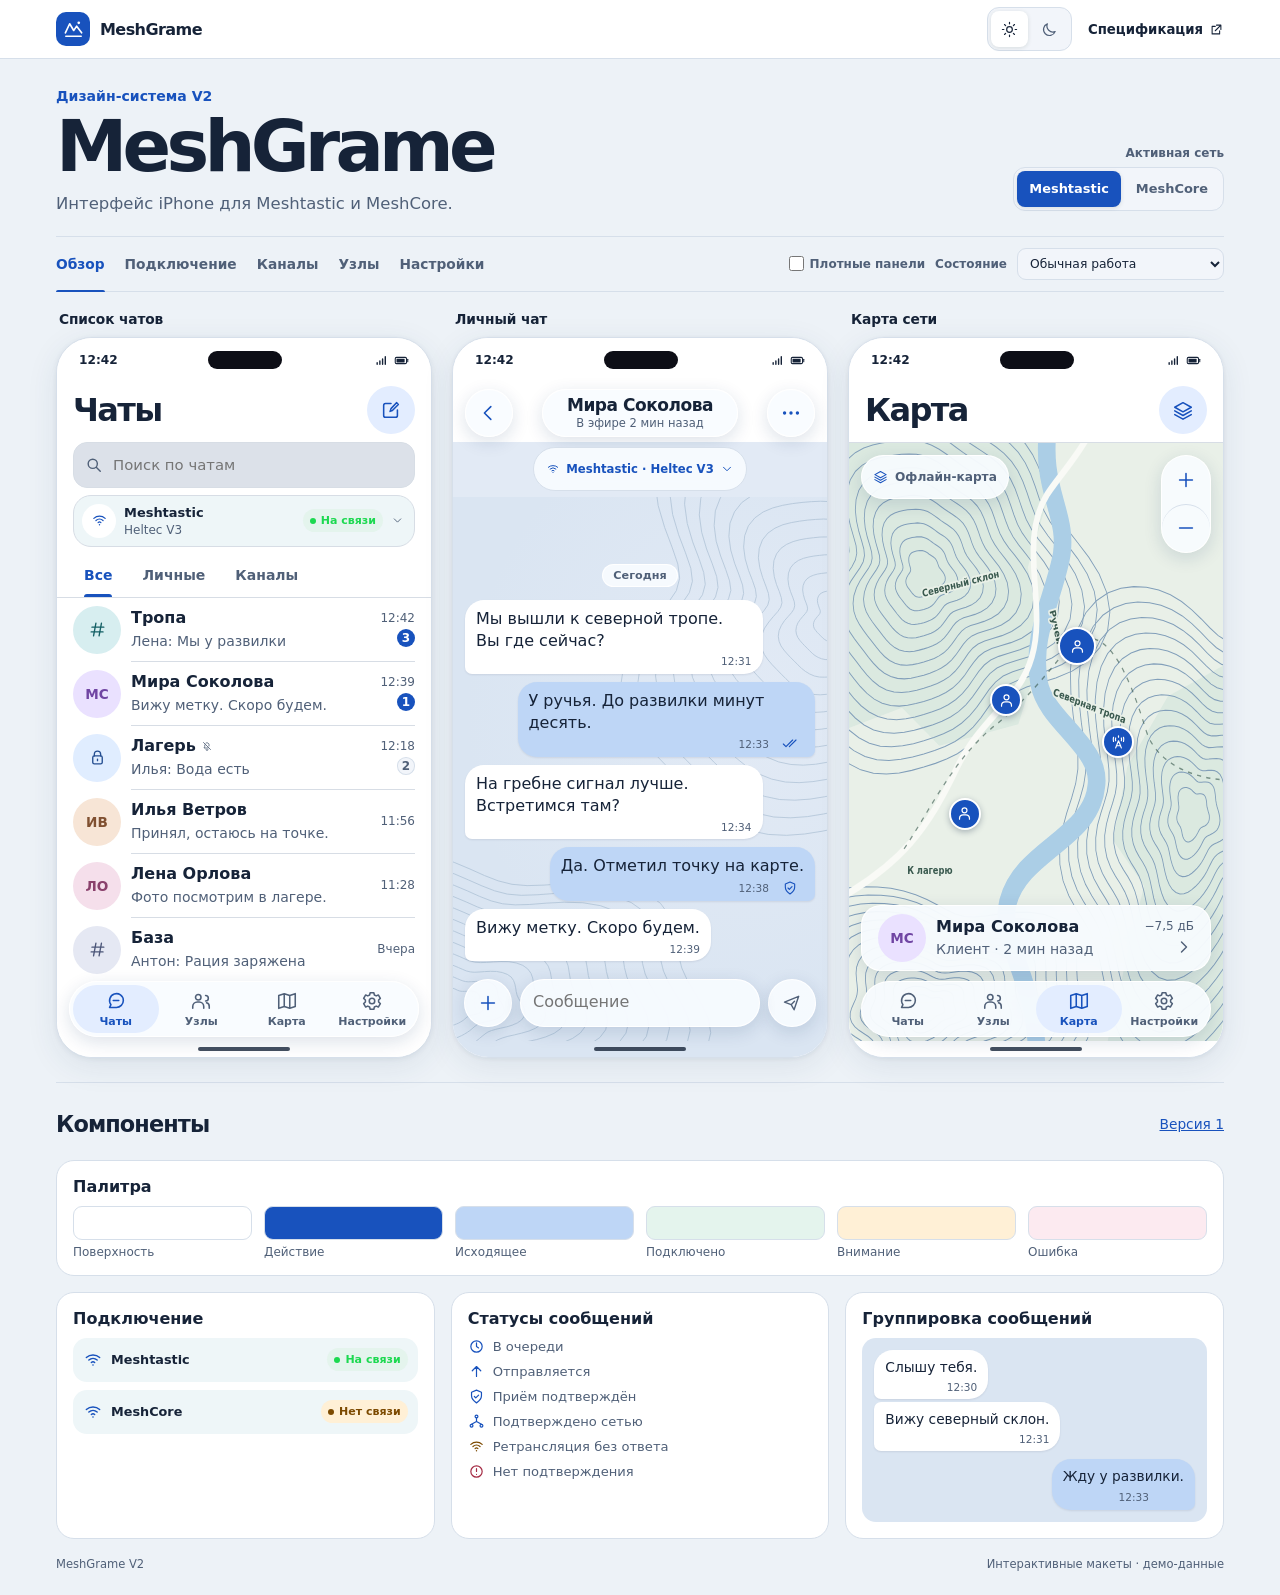
==== design-system/meshgrame-v2/preview.html @ affa0bd6 "Publish Meshgram mobile clients and project documentation" ====
<!doctype html>
<html lang="ru" data-design="v2">
  <head>
    <meta charset="utf-8">
    <meta name="viewport" content="width=device-width, initial-scale=1, viewport-fit=cover">
    <meta name="theme-color" content="#F2F5FA">
    <title>MeshGrame — дизайн-система V2</title>
    <link rel="stylesheet" href="../../design/meshgrame.css">
    <link rel="stylesheet" href="tokens.css">
    <link rel="stylesheet" href="preview.css">
    <script defer src="../../design/demo-data.js"></script>
    <script defer src="../../design/prototype.js"></script>
    <script defer src="library.js"></script>
  </head>
  <body>
    <header class="studio-header">
      <div class="studio-wrap header-inner">
        <div class="brand"><span class="brand-icon" id="brand-icon"></span><span>MeshGrame</span></div>
        <div class="studio-controls">
          <div class="theme-control" id="theme-control" role="group" aria-label="Оформление прототипа"></div>
          <a href="MASTER.md" class="spec-link">Спецификация <span id="spec-icon"></span></a>
        </div>
      </div>
    </header>
    <main class="studio-wrap">
      <section class="studio-intro" aria-labelledby="studio-title">
        <div>
          <p class="studio-kicker">Дизайн-система V2</p>
          <h1 id="studio-title">MeshGrame</h1>
          <p class="studio-description">Интерфейс iPhone для Meshtastic и MeshCore.</p>
        </div>
        <div class="studio-network">
          <span>Активная сеть</span>
          <div class="protocol-control" id="protocol-control" role="group" aria-label="Активная сеть"></div>
        </div>
      </section>
      <div class="studio-toolbar">
        <nav id="scenes" aria-label="Экраны прототипа"></nav>
        <div class="test-control"><label class="material-control"><input id="material-control" type="checkbox"> Плотные панели</label><label for="demo-state">Состояние</label><select id="demo-state" aria-label="Демонстрационное состояние"></select></div>
      </div>
      <div class="previews" id="previews">
        <section class="preview" data-slot="0"><h2 class="preview-label"></h2><div class="phone" aria-label="Первый экран"></div></section>
        <section class="preview" data-slot="1"><h2 class="preview-label"></h2><div class="phone" aria-label="Второй экран"></div></section>
        <section class="preview" data-slot="2"><h2 class="preview-label"></h2><div class="phone" aria-label="Третий экран"></div></section>
      </div>
      <section class="library" id="components" aria-labelledby="library-title">
        <div class="library-heading"><h2 id="library-title">Компоненты</h2><a href="../../design/index.html">Версия 1</a></div>
        <div class="library-panel" id="palette"></div>
        <div class="library-grid">
          <section class="library-panel"><h3>Подключение</h3><div id="radio-catalog"></div></section>
          <section class="library-panel"><h3>Статусы сообщений</h3><div id="status-catalog"></div></section>
          <section class="library-panel"><h3>Группировка сообщений</h3><div class="demo-bubbles" id="bubble-catalog"></div></section>
        </div>
      </section>
      <footer class="studio-footer"><span>MeshGrame V2</span><span>Интерактивные макеты · демо-данные</span></footer>
    </main>
  </body>
</html>
---- design/meshgrame.css ----
:root {
  color-scheme:light;
  --canvas:#eceef6; --bg:#f3f4f9; --surface:#fff; --text:#1a1b29; --muted:#555a71;
  --accent:#484eb4; --on-accent:#fff; --accent-soft:#e9eaff; --out:#e1e6ff;
  --line:#d9dce9; --hair:#e9eaf2; --hover:#f0f0f9; --frame:#ccd0e2;
  --glass:#ffffffbd; --glass-edge:#ffffffeb; --glass-selected:#e7e9fbdf; --glass-shadow:0 5px 20px #252d571b;
  --error:#9d284d; --error-bg:#fcebf1; --warn:#815003; --warn-bg:#faedd6;
  --paper:#e9ecfa; --paper-tint:#eef2fd; --contour:#a5add4; --map-land:#e6ebe7; --map-forest:#d5e3da;
  --map-water:#b1cde3; --map-road:#f7f8f7; --map-label:#405c55;
  --shadow:0 2px 4px #31375a0c, 0 16px 44px #28295517;
  font-family:-apple-system,BlinkMacSystemFont,"Segoe UI",sans-serif;
  color:var(--text);background:var(--canvas);
}
:root[data-theme="dark"] {
  color-scheme:dark;
  --canvas:#11121b; --bg:#171821; --surface:#20212e; --text:#f5f5fe; --muted:#b5b8ce;
  --accent:#afb6ff; --on-accent:#1c1e48; --accent-soft:#323453; --out:#353b69;
  --line:#3b3d50; --hair:#303142; --hover:#2b2d42; --frame:#3b3c56;
  --glass:#2a2b3dc9; --glass-edge:#fcfaff26; --glass-selected:#494b71e6; --glass-shadow:0 5px 22px #0005;
  --error:#ffacc7; --error-bg:#432936; --warn:#ffd289; --warn-bg:#392f22;
  --paper:#1d2033; --paper-tint:#272842; --contour:#69709c; --map-land:#242e31; --map-forest:#2c3b39;
  --map-water:#3b526e; --map-road:#728480; --map-label:#c5d8d1;
  --shadow:0 2px 4px #0003, 0 14px 38px #0005;
}
*,*::before,*::after {box-sizing:border-box}
body {margin:0}
button,input,select,textarea {font:inherit;color:inherit}
button {cursor:pointer;border:0;background:none;padding:0;text-align:inherit}
a {color:inherit}
button:disabled {cursor:default;opacity:.5}
:focus-visible {outline:2px solid var(--accent);outline-offset:2px}
[hidden] {display:none!important}
h1,h2,h3,p {margin:0}
svg.icon {width:1.25rem;height:1.25rem;display:block;flex:none}
.ellipsis {overflow:hidden;text-overflow:ellipsis;white-space:nowrap;min-width:0}
.muted {color:var(--muted)}
.studio-wrap {width:min(1112px,calc(100% - 64px));margin-inline:auto}
.studio-header {height:59px;border-bottom:1px solid var(--line);background:var(--bg)}
.header-inner,.studio-controls,.brand {height:100%;display:flex;align-items:center;justify-content:space-between;gap:16px}
.brand {gap:10px;font-size:1rem;font-weight:750;letter-spacing:-.035em}
.brand-icon {width:34px;height:34px;background:var(--accent);color:var(--on-accent);border-radius:10px;display:grid;place-items:center}
.brand-icon .icon {width:23px;height:23px}
.studio-controls {gap:16px}
.theme-control,.protocol-control {display:flex;gap:3px;padding:3px;border-radius:12px;border:1px solid var(--line);background:var(--bg)}
.theme-control button,.protocol-control button {display:flex;align-items:center;justify-content:center;gap:8px;border-radius:8px;min-height:36px;padding-inline:12px;color:var(--muted);font-size:.81rem;font-weight:650;white-space:nowrap}
.theme-control button {min-width:37px;padding:0}
.theme-control .icon {width:17px;height:17px}
.theme-control button[aria-pressed="true"],.protocol-control button[aria-pressed="true"] {background:var(--surface);color:var(--text);box-shadow:0 1px 4px #1c3b2220}
.protocol-control button[aria-pressed="true"] {background:var(--accent);color:var(--on-accent)}
.spec-link {display:flex;gap:6px;align-items:center;text-decoration:none;font-size:.83rem;font-weight:650}
.spec-link:hover {color:var(--accent)}
.spec-link .icon {width:15px;height:15px}
.studio-intro {display:flex;align-items:end;justify-content:space-between;gap:28px;padding:29px 0 22px}
.studio-kicker {font-size:.82rem;font-weight:650;color:var(--accent);margin-bottom:7px}
.studio-intro h1 {font-size:clamp(2.65rem,5vw,4.15rem);letter-spacing:-.075em;line-height:.99;font-weight:760}
.studio-description {margin-top:12px;color:var(--muted);font-size:1rem}
.studio-network {display:grid;justify-items:end;gap:7px;padding-bottom:2px}
.studio-network>span,.test-control label {color:var(--muted);font-size:.75rem;font-weight:650}
.studio-toolbar {display:flex;justify-content:space-between;align-items:center;gap:12px;border-block:1px solid var(--line);min-height:54px}
.studio-toolbar nav {display:flex;align-items:stretch;gap:24px;height:54px;white-space:nowrap}
.studio-toolbar nav button {position:relative;font-size:.86rem;font-weight:640;color:var(--muted)}
.studio-toolbar nav button[aria-pressed="true"] {color:var(--accent)}
.studio-toolbar nav button[aria-pressed="true"]::after {content:"";position:absolute;bottom:-1px;inset-inline:0;height:2px;background:var(--accent);border-radius:2px 2px 0 0}
.test-control {display:flex;align-items:center;gap:8px;white-space:nowrap}
.test-control select {border:1px solid var(--line);border-radius:9px;background:var(--bg);padding:7px 8px;font-size:.77rem;max-width:207px}
.previews {display:grid;grid-template-columns:repeat(3,minmax(0,1fr));gap:24px;padding-top:19px}
.preview {min-width:0}
.preview-label {font-size:.86rem;font-weight:680;letter-spacing:-.01em;margin:0 0 10px 3px}
.phone {height:670px;position:relative;isolation:isolate;display:flex;flex-direction:column;min-width:0;overflow:hidden;border:1px solid var(--frame);background:var(--surface);border-radius:34px;box-shadow:var(--shadow)}
.studio-footer {display:flex;justify-content:space-between;gap:12px;padding:18px 0 24px;font-size:.72rem;color:var(--muted)}
.statusbar {min-height:42px;padding:1px 20px 0 22px;display:grid;grid-template-columns:1fr 74px 1fr;align-items:center;background:var(--surface);font-size:.76rem;font-weight:720;flex:none}
.statusbar span:last-child {display:flex;justify-content:end;gap:4px;align-items:center}
.statusbar i {height:18px;background:#0d0e16;border-radius:20px}
.statusbar .icon {width:13px;height:13px}
.statusbar .icon:last-child {width:19px;height:15px}
.screen {flex:1;min-height:0;display:flex;flex-direction:column;position:relative;background:var(--surface)}
.scroll {flex:1;min-height:0;overflow:auto;overscroll-behavior:contain;scrollbar-width:thin;scrollbar-color:var(--line) transparent}
.home-line {height:16px;flex:none;display:grid;place-items:center;background:var(--surface)}
.home-line::after {content:"";width:92px;height:4px;border-radius:4px;background:var(--text);opacity:.8}
.titlebar {min-height:59px;display:flex;align-items:center;gap:6px;padding:0 13px 4px 18px;flex:none}
.titlebar h3 {font-size:1.91rem;line-height:1.13;font-weight:750;letter-spacing:-.05em;min-width:0}
.titlebar .spacer {flex:1}
.titlebar.compact {padding-inline:8px;min-height:54px;gap:6px;border-bottom:1px solid var(--hair)}
.titlebar.compact h3 {font-size:1.05rem;letter-spacing:-.027em}
.chat-heading {width:min(196px,100%);min-width:0;min-height:48px;justify-self:center;display:grid;align-content:center;gap:2px;overflow:hidden;text-align:center;padding:4px 12px;border-radius:28px}
.chat-heading small {display:block;color:var(--muted);font-size:.72rem;line-height:1.18}
.icon-button {min-width:48px;min-height:48px;display:grid;place-items:center;border-radius:50%;color:var(--accent);flex:none}
.icon-button:hover,.row:hover,.setting:hover,.radio-strip:hover,.nav-item:hover,.sheet-option:hover {background:var(--hover)}
.icon-button:disabled:hover {background:transparent}
.icon-button .icon {width:22px;height:22px}
/* Navigation controls sit above the scrolled content. */
.tabs,.chat-heading,.conversation-heading .icon-button,.composer .icon-button,.composer-box,.map-mode,.map-zoom,.map-card {
  background:var(--glass);border:1px solid var(--glass-edge);backdrop-filter:blur(18px) saturate(1.25);box-shadow:var(--glass-shadow);
}
.titlebar:not(.compact)>.icon-button {width:48px;height:48px;background:var(--bg);border:1px solid var(--hair)}
.titlebar.conversation-heading {display:grid;grid-template-columns:48px minmax(0,1fr) 48px;gap:8px;padding:6px 13px 4px;border:0}
.screen-chat,.screen-channel {background:var(--paper-tint)}
.screen-chat .conversation-heading,.screen-channel .conversation-heading {background:var(--surface)}
.phone:has(.screen-chat) .home-line,.phone:has(.screen-channel) .home-line {background:var(--paper)}
.radio-strip {display:flex;align-items:center;gap:8px;width:calc(100% - 30px);min-height:48px;margin:0 15px 7px;padding:4px 10px 4px 8px;border-radius:24px;background:var(--accent-soft);flex:none}
.radio-strip .radio-icon,.device-icon {display:grid;place-items:center;width:34px;height:34px;flex:none;border-radius:50%;color:var(--accent);background:var(--surface)}
.radio-strip .icon {width:17px;height:17px}
.radio-strip>div:nth-child(2) {display:flex;flex-wrap:wrap;column-gap:6px;row-gap:1px;align-items:baseline;flex:1;min-width:0}
.radio-strip strong {font-size:.81rem;line-height:1.2}
.radio-strip small {font-size:.71rem;color:var(--muted);line-height:1.2}
.radio-state {display:flex;align-items:center;gap:5px;color:var(--accent);font-size:.69rem;font-weight:680;white-space:nowrap}
.radio-state::before {content:"";width:6px;height:6px;border-radius:50%;background:currentColor}
.radio-strip.offline .radio-state {color:var(--warn)}
.radio-strip.offline .radio-icon {color:var(--warn);background:var(--warn-bg)}
.radio-strip>.icon {width:13px;color:var(--muted);flex:none}
.filters {display:flex;gap:2px;padding:0 14px;border-bottom:1px solid var(--hair);flex:none;overflow:auto;scrollbar-width:none}
.filters button {position:relative;min-height:44px;padding:0 11px;border-radius:8px;font-size:.85rem;font-weight:650;color:var(--muted);white-space:nowrap}
.filters button[aria-pressed="true"] {color:var(--accent)}
.filters button[aria-pressed="true"]::after {content:"";height:3px;border-radius:4px 4px 0 0;background:currentColor;position:absolute;bottom:0;left:11px;right:11px}
.row {width:100%;display:flex;align-items:center;gap:10px;padding:0 14px;min-height:57px;text-align:left}
.avatar {width:45px;height:45px;border-radius:50%;display:grid;place-items:center;flex:none;background:var(--avatar-bg);color:var(--avatar-ink);font-size:.85rem;font-weight:740;letter-spacing:.002em}
.avatar.large {width:66px;height:66px;font-size:1.17rem}
.avatar .icon {width:19px;height:19px}
.avatar.mint {--avatar-bg:#d9e9ff;--avatar-ink:#3058a5}
.avatar.lavender {--avatar-bg:#eae1ff;--avatar-ink:#7045a3}
.avatar.blue {--avatar-bg:#e0e2ff;--avatar-ink:#464db4}
.avatar.sand {--avatar-bg:#f7e5d6;--avatar-ink:#805031}
.avatar.rose {--avatar-bg:#f5dfeb;--avatar-ink:#8a416c}
.avatar.slate {--avatar-bg:#e5e8f3;--avatar-ink:#4b5578}
[data-theme="dark"] .avatar {background:color-mix(in srgb,var(--avatar-bg) 16%,var(--surface));color:var(--avatar-bg)}
.row-inner {min-width:0;flex:1;min-height:57px;display:flex;align-items:center;gap:8px;justify-content:space-between;border-bottom:1px solid var(--hair);padding:7px 0}
.row:last-child .row-inner {border-color:transparent}
.row-copy {display:grid;gap:4px;min-width:0}
.row-name {display:flex;align-items:center;gap:5px;min-width:0;font-size:.96rem;font-weight:690;line-height:1.22}
.row-name .icon {width:12px;height:12px;color:var(--muted)}
.row-preview {font-size:.79rem;color:var(--muted);line-height:1.32}
.row-preview .draft {color:var(--error);font-weight:650}
.row-meta {display:grid;align-content:center;justify-items:end;gap:4px;color:var(--muted);font-size:.7rem;align-self:stretch;min-width:max-content}
.badge {background:var(--accent);color:var(--on-accent);border-radius:50%;min-width:18px;min-height:18px;padding:0 4px;display:grid;place-items:center;font-weight:730}
.subheading {padding:12px 16px 5px;font-size:.73rem;font-weight:700;color:var(--muted)}
.tabs {position:absolute;z-index:3;bottom:4px;inset-inline:11px;display:grid;grid-template-columns:repeat(4,minmax(0,1fr));min-height:55px;padding:3px;border-radius:30px}
.nav-item {min-width:0;min-height:48px;display:grid;place-items:center;align-content:center;gap:3px;color:var(--muted);border-radius:25px;text-align:center;font-size:.64rem;font-weight:650;overflow-wrap:anywhere;padding:2px 1px}
.nav-item .icon {width:21px;height:21px}
.nav-item[aria-current="page"] {color:var(--accent);font-weight:750;background:var(--glass-selected)}
.nav-icon {height:23px;display:grid;place-items:center}
.list-with-tabs {padding-bottom:64px}
.primary:hover,.send-button:hover {filter:brightness(.93)}
.search-box,.field {margin:0 15px 7px;min-height:44px;border:1px solid var(--hair);border-radius:14px;background:var(--bg);display:flex;align-items:center;padding:0 10px;gap:7px;color:var(--muted)}
.search-box input,.field input,.field select {min-width:0;width:100%;background:transparent;border:0;color:var(--text);min-height:42px;outline:none;font-size:.93rem}
.search-box:focus-within,.field:focus-within,.composer-box:focus-within {outline:2px solid var(--accent);outline-offset:-1px}
.chat-link {min-height:44px;align-self:center;max-width:calc(100% - 22px);padding:0 12px;display:flex;align-items:center;gap:6px;border-radius:24px;margin:2px 0 5px;color:var(--muted);font-size:.73rem;font-weight:600;background:var(--glass);border:1px solid var(--glass-edge);box-shadow:var(--glass-shadow);flex:none}
.chat-link .icon {width:14px;height:14px;color:var(--accent)}
.chat-link.warning {background:var(--warn-bg);color:var(--warn)}
.chat-link.warning .icon {color:inherit}
.chat-link b {margin-left:auto;color:var(--accent);font-size:.71rem}
.chat-link .ellipsis {flex:1}
.chat-scroll {background:radial-gradient(ellipse at 78% 40%,var(--paper-tint),transparent 68%),var(--paper);position:relative}
.wallpaper {position:absolute;inset:0;pointer-events:none;opacity:.62;width:100%;height:100%;color:var(--contour);z-index:0;overflow:hidden}
.messages {min-height:100%;position:relative;display:flex;flex-direction:column;justify-content:end;gap:8px;padding:14px 12px var(--composer-clearance,72px)}
.date-chip {align-self:center;background:var(--glass);color:var(--muted);border:1px solid var(--glass-edge);border-radius:15px;padding:4px 10px;font-size:.7rem;font-weight:680;margin:0 0 5px}
.bubble {max-width:85%;align-self:flex-start;padding:8px 11px 5px;border-radius:17px 17px 17px 6px;background:var(--surface);box-shadow:0 1px 2px #20234318;font-size:1rem;line-height:1.28;overflow-wrap:anywhere}
.bubble.own {align-self:flex-end;background:var(--out);border-radius:17px 17px 6px 17px}
.bubble.grouped {margin-top:-5px}
.bubble b {display:block;font-size:.74rem;color:var(--accent);padding-bottom:3px}
.bubble-meta {display:flex;align-items:center;justify-content:end;gap:5px;margin-top:3px;font-size:.66rem;color:var(--muted);font-variant-numeric:tabular-nums}
.own .bubble-meta {padding-right:35px;position:relative;min-height:16px}
.message-status {min-width:48px;min-height:48px;display:grid;place-items:center;position:absolute;right:-10px;bottom:-6px;color:var(--accent)}
.message-status .icon {width:16px;height:16px;align-self:end;margin-bottom:6px}
.message-status.failed {color:var(--error)}
.message-status.relayOnly {color:var(--warn)}
.composer {position:absolute;z-index:3;inset-inline:0;bottom:0;padding:8px 11px 2px;flex:none;pointer-events:none}
.composer-row {display:flex;align-items:end;gap:6px;pointer-events:auto}
.composer-box {display:flex;align-items:center;flex:1;min-width:0;border:1px solid var(--glass-edge);border-radius:28px;min-height:48px}
.composer textarea {resize:none;field-sizing:content;width:100%;min-width:0;min-height:46px;max-height:110px;border:0;background:none;outline:none;padding:12px;font-size:1rem;line-height:1.25}
.send-button {width:48px;height:48px;flex:none;display:grid;place-items:center;border-radius:50%;background:var(--accent);color:var(--on-accent);box-shadow:var(--glass-shadow)}
.send-button:disabled {background:var(--glass);border:1px solid var(--glass-edge);color:var(--muted);opacity:1}
.composer-note {margin-top:4px;min-height:8px;text-align:right;font-size:.69rem;font-weight:630;color:var(--muted)}
.composer-note:not(:empty) {background:var(--surface);border-radius:12px;padding:4px 8px;margin-left:auto;width:fit-content}
.composer-note.over {color:var(--error)}
.map-header {border-bottom:1px solid var(--hair)}
.map-view {position:relative;flex:1;min-height:0;background:var(--map-land);overflow:hidden}
.map-canvas {position:absolute;inset:0;width:100%;height:100%;transform:scale(var(--map-scale,1));transition:transform .2s ease}
.map-art {width:100%;height:100%;display:block}
.map-art .contours {fill:none;stroke:var(--contour);stroke-width:.83}
.map-art .river {fill:none;stroke:var(--map-water);stroke-width:17;stroke-linecap:round}
.map-art .road {fill:none;stroke:var(--map-road);stroke-width:5.5;stroke-linecap:round}
.map-art .track {fill:none;stroke:var(--map-label);stroke-width:1.15;stroke-dasharray:4 5;opacity:.62}
.map-art text {fill:var(--map-label);font-size:8px;font-weight:690;paint-order:stroke;stroke:var(--map-land);stroke-width:3px;stroke-linejoin:round}
.map-mode {position:absolute;top:12px;left:12px;min-height:44px;display:flex;align-items:center;gap:7px;color:var(--muted);font-size:.76rem;font-weight:670;padding:0 11px;border-radius:24px}
.map-mode .icon {color:var(--accent);width:15px;height:15px}
.map-zoom {position:absolute;right:12px;top:12px;display:grid;border-radius:25px;overflow:hidden}
.map-zoom .icon-button+button {border-top:1px solid var(--line)}
.pin {width:48px;height:48px;display:grid;place-items:center;position:absolute;left:var(--x);top:var(--y);transform:translate(-50%,-50%);z-index:1}
.pin span {width:32px;height:32px;display:grid;place-items:center;border-radius:50%;background:var(--accent);color:var(--on-accent);border:2px solid var(--surface);box-shadow:0 2px 6px #25365055}
.pin.active span {width:38px;height:38px}
.pin .icon {width:17px;height:17px}
.map-card {position:absolute;bottom:66px;left:12px;right:12px;border-radius:20px;overflow:hidden}
.map-card .row {padding-inline:10px}
.map-card .row-inner {border:0}
.map-card .row-meta {justify-content:center}
.map-empty {position:absolute;inset:61px 10px 132px;display:grid;place-items:end center;pointer-events:none}
.map-empty .empty {background:var(--surface);padding:16px;border-radius:16px}
.settings-list {background:var(--bg)}
.settings-group {margin:8px 13px 11px;padding-bottom:4px;background:var(--surface);border:1px solid var(--hair);border-radius:17px;overflow:hidden}
.setting,.sheet-option {display:flex;align-items:center;gap:10px;padding:8px 14px;width:100%;min-height:52px}
.setting>span:not(.device-icon):not(.value),.sheet-option>span:not(.device-icon):not(.value) {min-width:0;flex:1;display:grid;gap:3px}
.setting strong,.sheet-option strong {font-size:.84rem;font-weight:680}
.setting small,.sheet-option small {font-size:.74rem;color:var(--muted);line-height:1.3}
.setting>.icon:first-child,.sheet-option>.icon:first-child {color:var(--accent)}
.setting>.icon:last-child,.sheet-option>.icon:last-child {color:var(--muted);width:15px;height:15px}
.setting .value,.sheet-option .value {color:var(--muted);font-size:.74rem;text-align:right}
.node-intro,.connect-intro {padding:18px 16px 12px;display:grid;gap:8px;justify-items:start}
.node-intro h3,.connect-intro h3 {font-size:1.43rem;letter-spacing:-.04em}
.node-intro p,.connect-intro p {color:var(--muted);font-size:.85rem;line-height:1.43}
.connect-intro .device-icon {width:53px;height:53px;border-radius:17px}
.connect-intro .device-icon .icon {width:27px;height:27px}
.primary,.secondary {min-height:48px;border-radius:24px;background:var(--accent);color:var(--on-accent);font-weight:690;font-size:.89rem;padding:8px 13px;display:flex;justify-content:center;align-items:center;gap:7px}
.secondary {background:var(--accent-soft);color:var(--accent)}
.full {margin:8px 14px;width:calc(100% - 28px)}
.empty {padding:19px 18px;display:grid;justify-items:start;gap:7px;color:var(--muted);line-height:1.42;font-size:.86rem}
.empty>.icon {color:var(--accent);margin-bottom:1px}
.empty strong {color:var(--text);font-size:.94rem}
.empty button {margin-top:4px}
.metrics {display:grid;grid-template-columns:repeat(2,minmax(0,1fr));gap:8px;padding:8px 14px}
.metric {border:1px solid var(--line);background:var(--bg);border-radius:13px;padding:9px 10px;display:grid;gap:4px}
.metric small {color:var(--muted);font-size:.73rem}
.metric strong {font-size:.97rem}
.sheet-shade {position:absolute;inset:0;background:#15182d57;z-index:5;display:flex;flex-direction:column;justify-content:end}
.sheet-bg {position:absolute;inset:0;width:100%;height:100%;cursor:default}
.sheet {position:relative;max-height:90%;overflow:auto;overscroll-behavior:contain;border-radius:26px;background:var(--surface);padding:4px 0 12px;margin:0 7px 8px;border:1px solid var(--glass-edge);box-shadow:0 -10px 45px #1518322e}
.sheet::before {content:"";display:block;width:33px;height:4px;margin:5px auto 0;background:var(--line);border-radius:4px}
.sheet-head {display:flex;align-items:center;justify-content:space-between;padding:0 9px 0 15px}
.sheet-head h3 {font-size:1.14rem;letter-spacing:-.03em}
.sheet-text {color:var(--muted);font-size:.86rem;margin:1px 15px 12px;line-height:1.5}
.sheet-error {margin:3px 14px 7px;color:var(--error);font-size:.81rem;line-height:1.4}
.sheet-option[aria-current="true"] {background:var(--accent-soft)}
.sheet-option[aria-current="true"] .icon:last-child {color:var(--accent)}
@media (prefers-reduced-transparency:reduce) {
  .tabs,.chat-heading,.conversation-heading .icon-button,.chat-link,.composer .icon-button,.composer-box,.map-mode,.map-zoom,.map-card {
    background:var(--surface);backdrop-filter:none;
  }
}
.sheet-divider {border-top:1px solid var(--hair);margin:6px 14px}
.toast {position:absolute;z-index:7;bottom:26px;left:12px;right:12px;padding:10px 12px;border-radius:12px;background:var(--text);color:var(--surface);font-size:.82rem;line-height:1.38}
@media (max-width:1040px) and (min-width:721px) {
  .studio-wrap {width:calc(100% - 36px)}
  .previews {grid-template-columns:repeat(2,minmax(0,1fr))}
  .preview:nth-child(3) {display:none}
  .studio-toolbar nav {gap:15px}
}
@media (max-width:720px) {
  :root {background:var(--surface)}
  .studio-header,.studio-intro,.studio-toolbar,.preview-label,.studio-footer {display:none}
  .studio-wrap {width:100%}
  .previews {display:block;padding:0}
  .preview:not(:first-child) {display:none}
  .phone {height:100dvh;min-height:325px;border:0;border-radius:0;box-shadow:none}
  .statusbar {padding-top:max(1px,env(safe-area-inset-top))}
  .home-line {height:max(16px,env(safe-area-inset-bottom))}
  .radio-strip>div:nth-child(2) {min-width:0}
}
@media (prefers-reduced-motion:reduce) {*,*::before,*::after {transition:none!important;scroll-behavior:auto!important}}
---- design-system/meshgrame-v2/tokens.css ----
/* Generated from tokens.json by export_tokens.py. */
:root[data-design="v2"] {
  --mg-font-ui: -apple-system, BlinkMacSystemFont, system-ui, sans-serif;
  --mg-space-xs: 4px;
  --mg-space-sm: 8px;
  --mg-space-md: 12px;
  --mg-space-lg: 16px;
  --mg-space-xl: 24px;
  --mg-space-xxl: 32px;
  --mg-type-large: 2rem;
  --mg-type-title: 1.0625rem;
  --mg-type-body: 1rem;
  --mg-type-support: 0.875rem;
  --mg-type-meta: 0.75rem;
  --mg-size-touch: 44px;
  --mg-size-android-touch: 48px;
  --mg-size-avatar: 48px;
  --mg-size-icon: 22px;
  --mg-size-tab-bar: 56px;
  --mg-size-row: 64px;
  --mg-size-composer: 48px;
  --mg-radius-field: 14px;
  --mg-radius-bubble: 19px;
  --mg-radius-bubble-join: 7px;
  --mg-radius-sheet: 28px;
  --mg-radius-capsule: 999px;
  --mg-material-blur: 18px;
  --mg-motion-press: 100ms;
  --mg-motion-selection: 180ms;
  --mg-motion-sheet: 240ms;
  --mg-color-canvas: #edf2f7;
  --mg-color-background: #f2f5fa;
  --mg-color-surface: #ffffff;
  --mg-color-text: #162338;
  --mg-color-secondary: #506078;
  --mg-color-accent: #1852bd;
  --mg-color-on-accent: #ffffff;
  --mg-color-selection: #e3edff;
  --mg-color-outgoing: #bed6f6;
  --mg-color-separator: #d6dfea;
  --mg-color-hairline: #d7dde5;
  --mg-color-radio: #eef6f8;
  --mg-color-online: #1cd950;
  --mg-color-success: #168764;
  --mg-color-online-surface: #e4f4ed;
  --mg-color-warning: #7c4a00;
  --mg-color-warning-surface: #fff0d6;
  --mg-color-error: #a52c45;
  --mg-color-error-surface: #fceaf0;
  --mg-color-glass: #f9fcffe5;
  --mg-color-glass-line: #ffffffed;
  --mg-color-scrim: #10213b70;
  --mg-color-chat-floor: #dae5f2;
  --mg-color-chat-tint: #e2eaf5;
  --mg-color-chat-middle: #e4ecf7;
  --mg-color-chat-meta: #354760;
  --mg-color-contour: #829fba;
  --mg-color-map-land: #e9f0e8;
  --mg-color-map-forest: #d6e7de;
  --mg-color-map-water: #abcee6;
  --mg-color-map-road: #f9faf6;
  --mg-color-map-label: #39594e;
  --mg-color-signal-idle: #8a97aa;
  --mg-color-signal-weak: #ff3b39;
  --mg-color-signal-fair: #ff920f;
  --mg-color-signal-good: #f8bc00;
  --mg-color-signal-strong: #1cd950;
  --mg-color-delivery-warning: #af592b;
  --mg-color-search-field: #dce1e9;
}
:root[data-design="v2"][data-theme="dark"] {
  --mg-color-canvas: #101822;
  --mg-color-background: #141d29;
  --mg-color-surface: #1b2736;
  --mg-color-text: #f1f6ff;
  --mg-color-secondary: #b6c5db;
  --mg-color-accent: #8dbaff;
  --mg-color-on-accent: #10254b;
  --mg-color-selection: #2a4166;
  --mg-color-outgoing: #264869;
  --mg-color-separator: #384b61;
  --mg-color-hairline: #2e3e53;
  --mg-color-radio: #203443;
  --mg-color-online: #1cd950;
  --mg-color-success: #168764;
  --mg-color-online-surface: #203f39;
  --mg-color-warning: #ffcf83;
  --mg-color-warning-surface: #3e3021;
  --mg-color-error: #ffafc0;
  --mg-color-error-surface: #472a37;
  --mg-color-glass: #253346ea;
  --mg-color-glass-line: #daeaff30;
  --mg-color-scrim: #090f1bb0;
  --mg-color-chat-floor: #162638;
  --mg-color-chat-tint: #243d4a;
  --mg-color-contour: #50728e;
  --mg-color-map-land: #233633;
  --mg-color-map-forest: #2d4540;
  --mg-color-map-water: #3b6284;
  --mg-color-map-road: #91a59d;
  --mg-color-map-label: #c7e2d7;
  --mg-color-signal-idle: #8a97aa;
  --mg-color-signal-weak: #ff3b39;
  --mg-color-signal-fair: #ff920f;
  --mg-color-signal-good: #f8bc00;
  --mg-color-signal-strong: #1cd950;
  --mg-color-delivery-warning: #af592b;
  --mg-color-search-field: #1c2029;
}
---- design-system/meshgrame-v2/preview.css ----
:root[data-design="v2"] {
  --canvas:var(--mg-color-canvas);
  --bg:var(--mg-color-background);
  --surface:var(--mg-color-surface);
  --text:var(--mg-color-text);
  --muted:var(--mg-color-secondary);
  --accent:var(--mg-color-accent);
  --on-accent:var(--mg-color-on-accent);
  --accent-soft:var(--mg-color-selection);
  --out:var(--mg-color-outgoing);
  --line:var(--mg-color-separator);
  --hair:var(--mg-color-hairline);
  --hover:var(--mg-color-background);
  --frame:var(--mg-color-separator);
  --glass:var(--mg-color-glass);
  --glass-edge:var(--mg-color-glass-line);
  --glass-selected:var(--mg-color-selection);
  --glass-shadow:0 5px 18px #11326324;
  --error:var(--mg-color-error);
  --error-bg:var(--mg-color-error-surface);
  --warn:var(--mg-color-warning);
  --warn-bg:var(--mg-color-warning-surface);
  --paper:var(--mg-color-chat-floor);
  --paper-tint:var(--mg-color-chat-tint);
  --contour:var(--mg-color-contour);
  --map-land:var(--mg-color-map-land);
  --map-forest:var(--mg-color-map-forest);
  --map-water:var(--mg-color-map-water);
  --map-road:var(--mg-color-map-road);
  --map-label:var(--mg-color-map-label);
  --shadow:0 8px 32px #25426417,0 1px 5px #25426413;
  font-family:var(--mg-font-ui);
}
:root[data-design="v2"][data-theme="dark"] {
  --glass-shadow:0 5px 20px #070c1460;
  --shadow:0 8px 32px #050a1250,0 1px 5px #050a1250;
}
[data-design="v2"] .studio-wrap {width:min(1168px,calc(100% - 56px))}
[data-design="v2"] .studio-header {background:var(--surface)}
[data-design="v2"] .studio-intro {padding:29px 0 23px}
[data-design="v2"] .studio-intro h1 {letter-spacing:-.066em;font-size:clamp(2.7rem,5.6vw,4.6rem)}
[data-design="v2"] .studio-kicker {font-size:.88rem}
[data-design="v2"] .studio-description {font-size:1.03rem}
[data-design="v2"] .studio-toolbar {flex-wrap:wrap;gap:0 12px}
[data-design="v2"] .studio-toolbar nav {flex-wrap:wrap;height:auto;min-height:54px;gap:0 20px}
[data-design="v2"] .studio-toolbar nav button {min-height:54px}
[data-design="v2"] .test-control {min-height:48px;gap:10px;margin-inline-start:auto}
.material-control {display:flex;align-items:center;gap:6px;min-height:44px;cursor:pointer}
.material-control input {width:15px;height:15px;accent-color:var(--accent);margin:0}
[data-design="v2"] .previews {gap:20px}
[data-design="v2"] .phone {height:721px;border-radius:36px}
[data-design="v2"] .statusbar {min-height:44px}
[data-design="v2"] .statusbar i {height:18px}
[data-design="v2"] .titlebar {min-height:60px;padding-inline:var(--mg-space-lg)}
[data-design="v2"] .titlebar h3 {font-size:var(--mg-type-large)}
[data-design="v2"] .titlebar.compact h3 {font-size:var(--mg-type-title)}
[data-design="v2"] .titlebar:not(.compact)>.icon-button {background:var(--accent-soft);border:0}
[data-design="v2"] .search-box {margin-inline:var(--mg-space-lg);min-height:var(--mg-size-touch);border-radius:var(--mg-radius-field);background:var(--mg-color-search-field)}
[data-design="v2"] .search-box input {min-height:var(--mg-size-touch)}
[data-design="v2"] .screen-chats .filters,[data-design="v2"] .screen-channels .filters {gap:var(--mg-space-sm);padding-inline:var(--mg-space-lg);border-bottom:1px solid var(--hair)}
[data-design="v2"] .filters button {min-height:var(--mg-size-touch);font-size:.875rem}
[data-design="v2"] .radio-strip {width:calc(100% - 32px);margin:0 var(--mg-space-lg) 6px;min-height:52px;background:var(--mg-color-radio);border-radius:18px;border:1px solid var(--hair)}
[data-design="v2"] .radio-strip>div:nth-child(2) {display:grid;justify-items:start;gap:2px}
[data-design="v2"] .radio-strip small {font-size:.75rem}
[data-design="v2"] .radio-strip .radio-icon {color:var(--accent);background:var(--surface)}
[data-design="v2"] .radio-state {color:var(--mg-color-online);background:var(--mg-color-online-surface);padding:5px 7px;border-radius:var(--mg-radius-capsule)}
[data-design="v2"] .radio-strip.offline .radio-state {color:var(--warn);background:var(--warn-bg)}
[data-design="v2"] .row {min-height:var(--mg-size-row);padding:0 var(--mg-space-lg)}
[data-design="v2"] .row-inner {min-height:var(--mg-size-row)}
[data-design="v2"] .row-name {font-size:var(--mg-type-body)}
[data-design="v2"] .row-preview {font-size:var(--mg-type-support)}
[data-design="v2"] .row-meta {font-size:var(--mg-type-meta)}
[data-design="v2"] .avatar:not(.large) {width:var(--mg-size-avatar);height:var(--mg-size-avatar)}
[data-design="v2"] .avatar.mint {--avatar-ink:#135f64;--avatar-bg:#d7eef0}
[data-design="v2"] .avatar.blue {--avatar-ink:#244e91;--avatar-bg:#e0edff}
[data-design="v2"] .badge-muted {background:var(--bg);color:var(--muted);border:1px solid var(--line)}
[data-design="v2"] .tabs,
[data-design="v2"] .conversation-heading .icon-button,
[data-design="v2"] .chat-heading,
[data-design="v2"] .chat-link,
[data-design="v2"] .composer .icon-button,
[data-design="v2"] .composer-box,
[data-design="v2"] .map-mode,
[data-design="v2"] .map-zoom,
[data-design="v2"] .map-card {
  backdrop-filter:blur(var(--mg-material-blur)) saturate(1.15);
}
[data-design="v2"] .tabs {min-height:var(--mg-size-tab-bar);inset-inline:var(--mg-space-md);border-radius:var(--mg-radius-capsule)}
[data-design="v2"] .nav-item {font-size:.6875rem}
[data-design="v2"] .nav-item .icon,[data-design="v2"] .icon-button .icon {width:var(--mg-size-icon);height:var(--mg-size-icon)}
[data-design="v2"] .scroll {scroll-padding-bottom:72px}
[data-design="v2"] .list-with-tabs {padding-bottom:69px}
[data-design="v2"] .titlebar.conversation-heading {gap:var(--mg-space-sm);padding-inline:var(--mg-space-md)}
[data-design="v2"] .chat-link {box-shadow:none;border-color:var(--line);margin-block:5px 6px;color:var(--accent)}
[data-design="v2"] .chat-link.warning {color:var(--warn);background:var(--warn-bg);border-color:transparent}
[data-design="v2"] .chat-link.warning b {color:var(--warn)}
[data-design="v2"] .bubble {
  --b:var(--mg-radius-bubble);
  --join:var(--mg-radius-bubble-join);
  border-radius:var(--b) var(--b) var(--b) var(--join);
  line-height:1.36;
}
[data-design="v2"] .bubble.own {border-radius:var(--b) var(--b) var(--join) var(--b)}
[data-design="v2"] .bubble.grouped {border-top-left-radius:var(--join)}
[data-design="v2"] .bubble.own.grouped {border-top-left-radius:var(--b);border-top-right-radius:var(--join)}
[data-design="v2"] .bubble.joins-next {border-bottom-left-radius:var(--join)}
[data-design="v2"] .bubble.own.joins-next {border-bottom-left-radius:var(--b);border-bottom-right-radius:var(--join)}
[data-design="v2"] .composer-row {gap:var(--mg-space-sm)}
[data-design="v2"] .send-button,[data-design="v2"] .composer-box {min-height:var(--mg-size-composer)}
[data-design="v2"] .wallpaper {opacity:.46}
[data-design="v2"] .sheet {border-radius:var(--mg-radius-sheet);margin:0 var(--mg-space-sm) var(--mg-space-md)}
[data-design="v2"] .sheet-shade {background:var(--mg-color-scrim)}
[data-design="v2"] .map-card {bottom:70px}
[data-design="v2"] .screen-connect .connect-intro {padding:18px var(--mg-space-lg) 19px}
[data-design="v2"] .phone button {touch-action:manipulation;transition:background-color var(--mg-motion-press) ease,color var(--mg-motion-press) ease,opacity var(--mg-motion-press) ease}
[data-design="v2"] .phone button:active:not(:disabled) {opacity:.76}
[data-design="v2"] .screen .row:focus-visible {outline-offset:-3px}
[data-design="v2"][data-material="opaque"],[data-design="v2"][data-material="opaque"] * {
  --glass:var(--surface);
}
[data-design="v2"][data-material="opaque"] :is(.tabs,.conversation-heading .icon-button,.chat-heading,.chat-link,.composer .icon-button,.composer-box,.map-mode,.map-zoom,.map-card) {backdrop-filter:none}
@media (prefers-reduced-transparency:reduce) {
  :root[data-design="v2"] {--glass:var(--surface)}
  [data-design="v2"] :is(.tabs,.conversation-heading .icon-button,.chat-heading,.chat-link,.composer .icon-button,.composer-box,.map-mode,.map-zoom,.map-card) {backdrop-filter:none}
}
@media (prefers-reduced-motion:reduce) {
  [data-design="v2"] .phone button {transition:none}
}
.library {margin-top:24px;padding-top:19px;border-top:1px solid var(--line)}
.library-heading {display:flex;justify-content:space-between;align-items:center;gap:12px;margin-bottom:14px}
.library-heading h2 {font-size:1.4rem;letter-spacing:-.04em}
.library-heading a {color:var(--accent);font-size:.86rem;display:inline-flex;align-items:center;min-height:44px}
.library-panel {border:1px solid var(--line);border-radius:18px;padding:var(--mg-space-lg);background:var(--surface)}
.library-panel h3 {font-size:1rem;margin-bottom:10px}
.library-grid {display:grid;grid-template-columns:repeat(3,minmax(0,1fr));gap:var(--mg-space-lg);margin-top:var(--mg-space-lg)}
.swatches {display:grid;grid-template-columns:repeat(6,minmax(0,1fr));gap:12px}
.swatch {display:grid;gap:5px;color:var(--muted);font-size:.75rem}
.swatch span {display:block;height:34px;border-radius:9px;background:var(--sample);border:1px solid var(--line)}
.radio-sample {display:flex;align-items:center;gap:8px;background:var(--mg-color-radio);border-radius:14px;padding:8px 10px;margin-top:8px;min-height:44px}
.radio-sample strong {flex:1;font-size:.8rem}
.radio-sample .icon {color:var(--accent)}
.radio-sample.offline .radio-state {color:var(--warn);background:var(--warn-bg)}
#status-catalog {display:grid;gap:8px}
#status-catalog p {display:flex;align-items:center;gap:8px;font-size:.82rem;color:var(--muted)}
#status-catalog svg {width:17px;height:17px;color:var(--accent)}
#status-catalog [data-status="relayOnly"] svg {color:var(--warn)}
#status-catalog [data-status="failed"] svg {color:var(--error)}
.demo-bubbles {display:flex;flex-direction:column;gap:8px;padding:12px;background:var(--paper);border-radius:14px}
.demo-bubbles .bubble {font-size:.86rem}
@media (max-width:1040px) and (min-width:721px) {
  .material-control {display:none}
  .library-grid {grid-template-columns:repeat(2,minmax(0,1fr))}
}
@media (max-width:720px), (max-height:540px) and (pointer:coarse) {
  :root[data-design="v2"] {background:var(--surface)}
  [data-design="v2"] .studio-wrap {width:100%}
  [data-design="v2"] :is(.studio-header,.studio-intro,.studio-toolbar,.preview-label,.studio-footer,.library,.preview:not(:first-child)) {display:none}
  [data-design="v2"] .previews {display:block;padding:0}
  [data-design="v2"] .phone {height:100dvh;min-height:300px;border:0;border-radius:0}
}
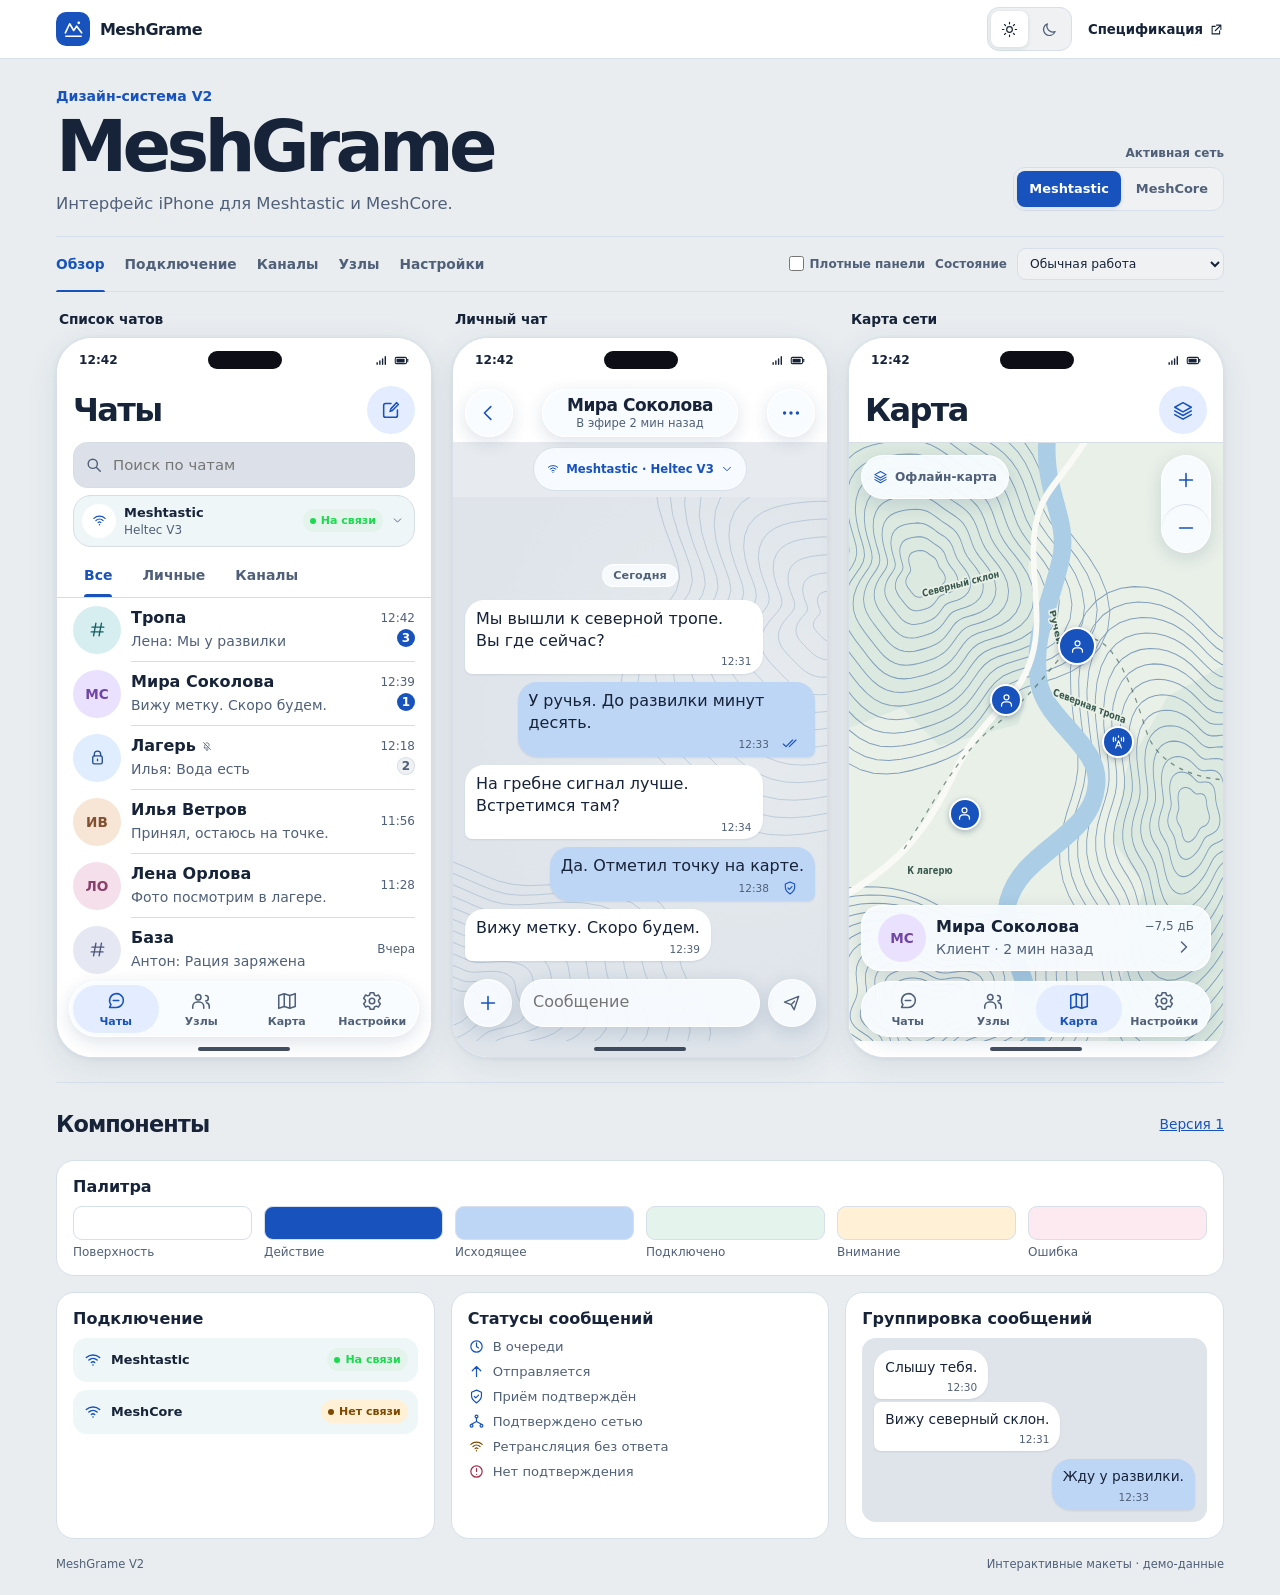
==== commit 406c92e2: "fix: сделать фон светлой темы нейтрально-серым" ====
--- a/design-system/meshgrame-v2/preview.html
+++ b/design-system/meshgrame-v2/preview.html
@@ -1,9 +1,10 @@
 <!doctype html>
+<!-- Meshgram — Rusik636 — https://github.com/Rusik636/Meshgram. AGPL-3.0-only with attribution under section 7(b); see NOTICE. -->
 <html lang="ru" data-design="v2">
   <head>
     <meta charset="utf-8">
     <meta name="viewport" content="width=device-width, initial-scale=1, viewport-fit=cover">
-    <meta name="theme-color" content="#F2F5FA">
+    <meta name="theme-color" content="#EFF1F3">
     <title>MeshGrame — дизайн-система V2</title>
     <link rel="stylesheet" href="../../design/meshgrame.css">
     <link rel="stylesheet" href="tokens.css">
--- a/design/meshgrame.css
+++ b/design/meshgrame.css
@@ -1,3 +1,5 @@
+/* Meshgram — Rusik636 — https://github.com/Rusik636/Meshgram. AGPL-3.0-only with attribution under section 7(b); see NOTICE. */
+
 :root {
   color-scheme:light;
   --canvas:#eceef6; --bg:#f3f4f9; --surface:#fff; --text:#1a1b29; --muted:#555a71;
--- a/design-system/meshgrame-v2/tokens.css
+++ b/design-system/meshgrame-v2/tokens.css
@@ -1,3 +1,4 @@
+/* Meshgram — Rusik636 — https://github.com/Rusik636/Meshgram. AGPL-3.0-only with attribution under section 7(b); see NOTICE. */
 /* Generated from tokens.json by export_tokens.py. */
 :root[data-design="v2"] {
   --mg-font-ui: -apple-system, BlinkMacSystemFont, system-ui, sans-serif;
@@ -28,8 +29,8 @@
   --mg-motion-press: 100ms;
   --mg-motion-selection: 180ms;
   --mg-motion-sheet: 240ms;
-  --mg-color-canvas: #edf2f7;
-  --mg-color-background: #f2f5fa;
+  --mg-color-canvas: #e9edf0;
+  --mg-color-background: #eff1f3;
   --mg-color-surface: #ffffff;
   --mg-color-text: #162338;
   --mg-color-secondary: #506078;
@@ -50,9 +51,9 @@
   --mg-color-glass: #f9fcffe5;
   --mg-color-glass-line: #ffffffed;
   --mg-color-scrim: #10213b70;
-  --mg-color-chat-floor: #dae5f2;
-  --mg-color-chat-tint: #e2eaf5;
-  --mg-color-chat-middle: #e4ecf7;
+  --mg-color-chat-floor: #dee4ea;
+  --mg-color-chat-tint: #e7ebef;
+  --mg-color-chat-middle: #e9edf1;
   --mg-color-chat-meta: #354760;
   --mg-color-contour: #829fba;
   --mg-color-map-land: #e9f0e8;
--- a/design-system/meshgrame-v2/preview.css
+++ b/design-system/meshgrame-v2/preview.css
@@ -1,3 +1,5 @@
+/* Meshgram — Rusik636 — https://github.com/Rusik636/Meshgram. AGPL-3.0-only with attribution under section 7(b); see NOTICE. */
+
 :root[data-design="v2"] {
   --canvas:var(--mg-color-canvas);
   --bg:var(--mg-color-background);
